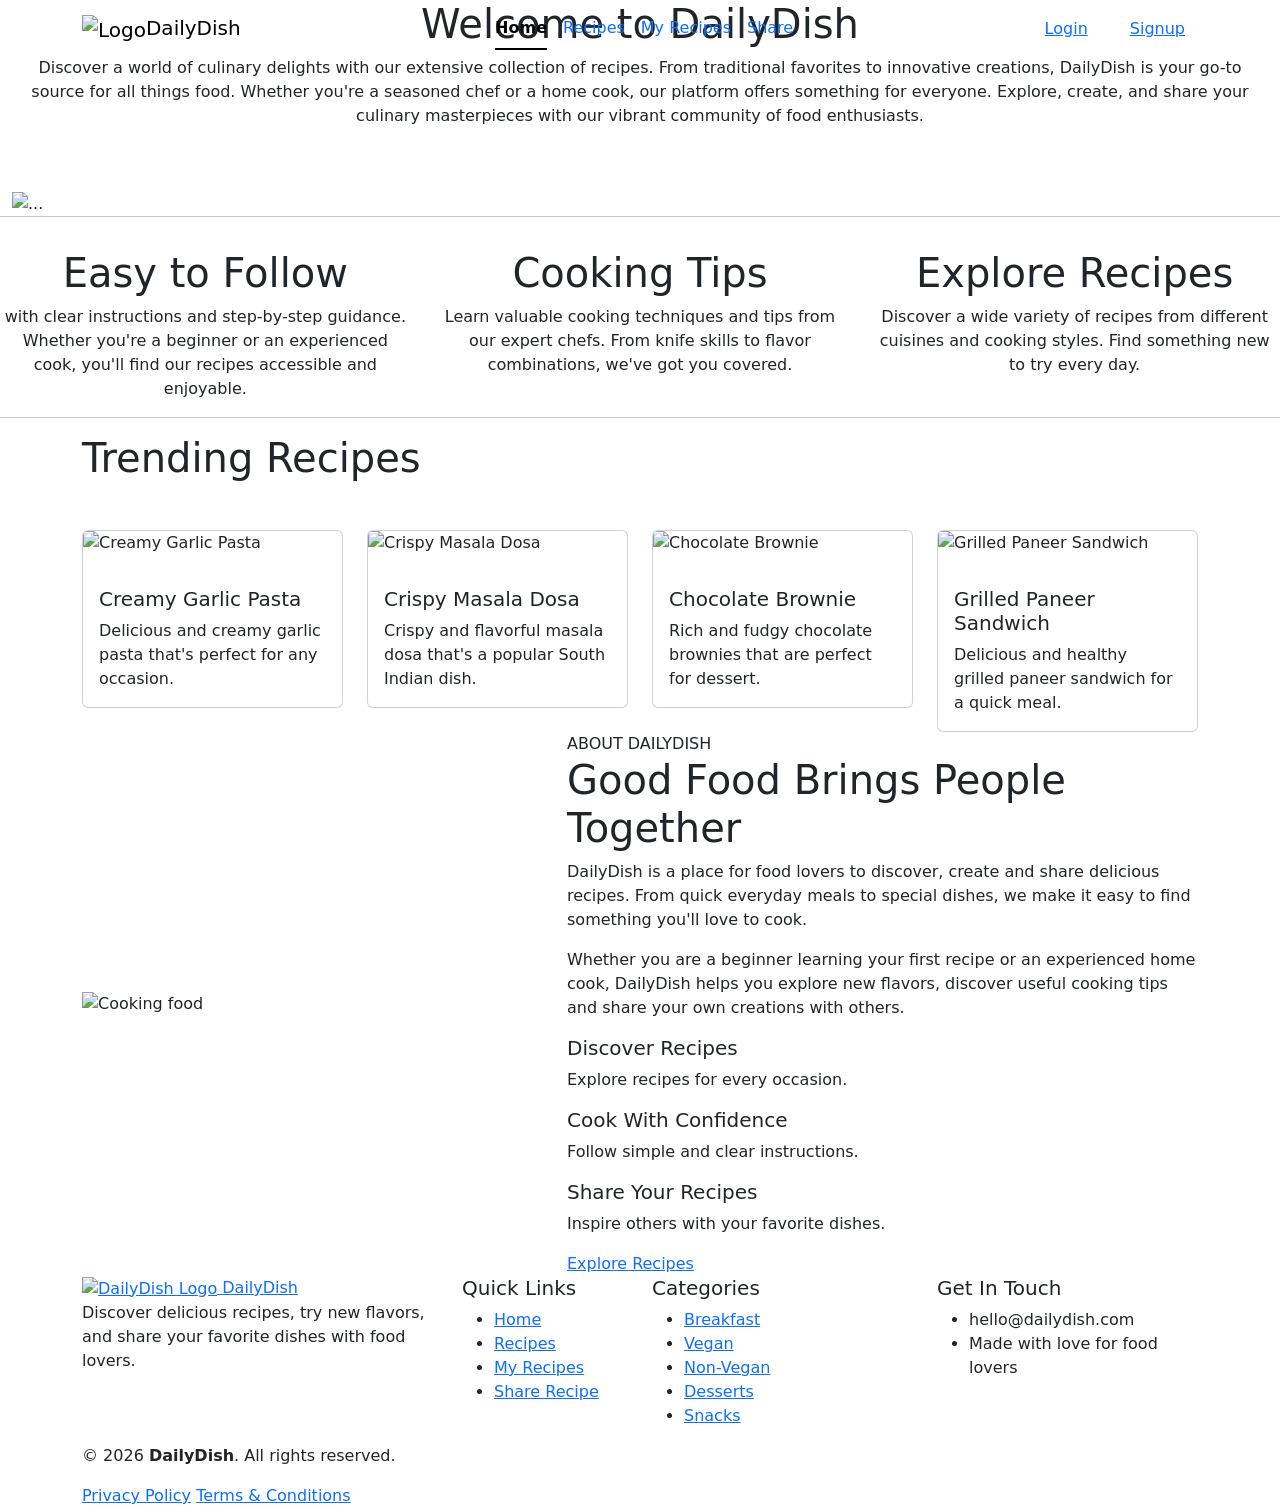
==== index.html @ f31f10fe "Add files via upload" ====
<!DOCTYPE html>
<html lang="en">
<head>
    <meta charset="UTF-8">
    <meta name="viewport" content="width=device-width, initial-scale=1.0">
    <link href="https://cdn.jsdelivr.net/npm/bootstrap@5.3.8/dist/css/bootstrap.min.css" rel="stylesheet" integrity="sha384-sRIl4kxILFvY47J16cr9ZwB07vP4J8+LH7qKQnuqkuIAvNWLzeN8tE5YBujZqJLB" crossorigin="anonymous">
    <link rel="stylesheet" href="css/css.css">   
      <script src="https://kit.fontawesome.com/c592cfa614.js" crossorigin="anonymous"></script>
    <title>DailyDish | Discover Delicious Recipes</title>
</head>
<body>

  <nav class="navbar toggler fixed-top">
  <div class="container">
    <a class="navbar-brand" href="index.html">
      <img src="images/a0d3d2cf-4fe7-48db-a4ad-0cd34e5e498a.png" alt="Logo" class="d-inline-block align-text-middle">DailyDish</a>
      <ul class="nav justify-content-center nav-underline">
        <li class="nav-item">
            <a class="nav-link active" href="index.html">Home</a>
        </li>
        <li class="nav-item">
            <a class="nav-link" href="recipes.html">Recipes</a>
        </li>  
        <li class="nav-item">
            <a class="nav-link" href="myrecipes.html">My Recipes</a>
        </li>
        <li class="nav-item">
            <a class="nav-link" href="share.html">Share</a>
        </li>
    </ul>
    <ul class="nav justify-content-center nav-underline">
        <button class="btn" type="submit"><a href="login.html">Login</a></button>      
        <button class="btn" type="submit"><a href="signup.html">Signup</a></button>
    </ul>
  </div>  
</nav>

  
<section class="container-fluid">


  <div class="row">
    <div class="col-md-12 text-center mb-5">
      <div class="welcome">
      <h1>Welcome to DailyDish</h1>
      <p class="text-dark">Discover a world of culinary delights with our extensive collection of recipes. From traditional favorites to innovative creations, DailyDish is your go-to source for all things food. Whether you're a seasoned chef or a home cook, our platform offers something for everyone. Explore, create, and share your culinary masterpieces with our vibrant community of food enthusiasts.</p>
      </div>
      </div>
    </div>
    

    <div id="carouselExampleSlidesOnly" class="carousel slide" data-bs-ride="carousel">

      <div class="carousel-inner">
        
        <div class="carousel-item active">
          <img src="https://www.tastingtable.com/img/gallery/20-delicious-indian-dishes-you-have-to-try-at-least-once/l-intro-1733153567.jpg" class="d-block w-100" alt="...">
          <div class="carousel-caption d-none d-md-block">
            <h1>Discover Delicious Recipes</h1>
            <p>Simple and delicious recipes for every occasion.</p>
            <form class="search-box">
              <input type="search" name="query" placeholder="Search recipes..." aria-label="Search learning materials">
              <button type="submit">Search</button>
            </form>
          </div>
        </div>
        
        <div class="carousel-item">
          <img src="https://instacuppastore.com/cdn/shop/articles/monsoon-comfort-food-cover.jpg?v=1779714798&width=1200" class="d-block w-100" alt="...">
          <div class="carousel-caption d-none d-md-block">
            <h1>Which Recipe Would You Like to Try Today?</h1>
            <p>Find the perfect recipe for your next meal.</p>
            <button class=" carousel-btn"><a href="recipes.html">Explore Recipes</a></button>      
          </div>
        </div>
        
        <div class="carousel-item">
          <img src="https://encrypted-tbn0.gstatic.com/images?q=tbn:ANd9GcT4T84oPRWYNSB5YkNtKyV9p1TIixUK8rq39ZLEkIvg0_P9Z373DY1OyHdI&s=10" class="d-block w-100" alt="...">
          <div class="carousel-caption d-none d-md-block">
            <h1>Share Your Recipes</h1>
            <p>Upload your favorite recipes and inspire others.</p>
            <button class=" carousel-btn"><a href="share.html">Share Your Recipe</a></button>      
        </div>

        </div>
      </div>
    </div>

</section>

<section class="fluid text-center content">

  <div class="row">
    
    <hr>

    <div class="col-md-4 ">
     <h1 class="mt-3">Easy to Follow</h1>
      <p class="mb-3">with clear instructions and step-by-step guidance. Whether you're a beginner or an experienced cook, you'll find our recipes accessible and enjoyable.</p>
    </div>
    
    <div class="col-md-4">
      <h1 class="mt-3">Cooking Tips</h1>
      <p class="mb-3">Learn valuable cooking techniques and tips from our expert chefs. From knife skills to flavor combinations, we've got you covered.</p>
    </div>
    
    <div class="col-md-4">
      <h1 class="mt-3">Explore Recipes</h1>
      <p class="mb-3">Discover a wide variety of recipes from different cuisines and cooking styles. Find something new to try every day.</p>
    </div>
    
    <hr>
  
  </div>
</section>  

<section class="container text-left cards">

  <h1 class="mb-5">Trending Recipes</h1>  

  <div class="row">
    
    <div class="col-md-3">
      <div class="card recipe-card"
          data-bs-toggle="modal"
          data-bs-target="#recipeModal"
          data-title="Creamy Garlic Pasta"
          data-image="https://www.saltandlavender.com/wp-content/uploads/2018/07/creamy-garlic-pasta-51.jpg"
          data-description="Delicious and creamy garlic pasta that's perfect for a quick lunch or dinner."
          data-time="20 mins"
          data-rating="4.5/5"
          data-ingredients="Pasta, Garlic, Butter, Cream, Parmesan Cheese, Black Pepper, Salt">

        <img src="https://www.saltandlavender.com/wp-content/uploads/2018/07/creamy-garlic-pasta-51.jpg"
            class="card-img-top"
            alt="Creamy Garlic Pasta">

        <div class="card-body">
          <h5 class="card-title mt-3">Creamy Garlic Pasta</h5>

          <p class="card-text">
            Delicious and creamy garlic pasta that's perfect for any occasion.
          </p>

        </div>
      </div>
    </div>
    
    <div class="col-md-3">
      <div class="card recipe-card"
          data-bs-toggle="modal"
          data-bs-target="#recipeModal"
          data-title="Crispy Masala Dosa"
          data-image="https://www.cookwithmanali.com/wp-content/uploads/2020/05/Masala-Dosa.jpg"
          data-description="Crispy and flavorful masala dosa filled with a delicious spiced potato mixture, a popular South Indian breakfast."
          data-time="30 mins"
          data-rating="4.8/5"
          data-ingredients="Rice, Urad Dal, Potato, Onion, Green Chilli, Mustard Seeds, Curry Leaves, Turmeric, Salt">

        <img src="https://www.cookwithmanali.com/wp-content/uploads/2020/05/Masala-Dosa.jpg"
            class="card-img-top"
            alt="Crispy Masala Dosa">

        <div class="card-body">
          <h5 class="card-title mt-3">Crispy Masala Dosa</h5>

          <p class="card-text">
            Crispy and flavorful masala dosa that's a popular South Indian dish.
          </p>

        </div>

      </div>
    </div>

    <div class="col-md-3">
      <div class="card recipe-card"
        data-bs-toggle="modal"
        data-bs-target="#recipeModal"
        data-title="Chocolate Brownie"
        data-image="https://bakewithshivesh.com/wp-content/uploads/2023/10/cooker-brownie-1.jpg"
        data-description="Rich, fudgy and delicious chocolate brownies that are easy to prepare and perfect for satisfying your sweet cravings."
        data-time="25 mins"
        data-rating="4.5/5"
        data-ingredients="All-Purpose Flour, Cocoa Powder, Sugar, Butter, Chocolate, Eggs, Vanilla Extract, Baking Powder, Salt">

      <img src="https://bakewithshivesh.com/wp-content/uploads/2023/10/cooker-brownie-1.jpg"
          class="card-img-top"
          alt="Chocolate Brownie">

      <div class="card-body">
        <h5 class="card-title mt-3">Chocolate Brownie</h5>

        <p class="card-text">
          Rich and fudgy chocolate brownies that are perfect for dessert.
        </p>

      </div>

    </div>
  </div>

  <div class="col-md-3">
    <div class="card recipe-card"
        data-bs-toggle="modal"
        data-bs-target="#recipeModal"
        data-title="Grilled Paneer Sandwich"
        data-image="https://encrypted-tbn0.gstatic.com/images?q=tbn:ANd9GcTDVci-zpy9-hyVJdBjjDhGxFP3_2DXNNjlkbvtusTiyxQjg9gaasr6SuY&s=10"
        data-description="A delicious and healthy grilled paneer sandwich packed with flavorful paneer, vegetables and spices, perfect for a quick meal."
        data-time="15 mins"
        data-rating="4.2/5"
        data-ingredients="Bread, Paneer, Onion, Tomato, Capsicum, Cheese, Green Chilli, Black Pepper, Butter, Salt">

      <img src="https://encrypted-tbn0.gstatic.com/images?q=tbn:ANd9GcTDVci-zpy9-hyVJdBjjDhGxFP3_2DXNNjlkbvtusTiyxQjg9gaasr6SuY&s=10"
          class="card-img-top"
          alt="Grilled Paneer Sandwich">

      <div class="card-body">
        <h5 class="card-title mt-3">Grilled Paneer Sandwich</h5>

        <p class="card-text">
          Delicious and healthy grilled paneer sandwich for a quick meal.
        </p>


      </div>

    </div>
  </div>
</section>

<!-- ================= ABOUT DAILYDISH ================= -->

<section class="about-dailydish">

    <div class="container">

        <div class="row align-items-center g-5">

            <!-- About Image -->
            <div class="col-lg-5">
                <div class="about-image">
                    <img
                        src="https://images.unsplash.com/photo-1556910103-1c02745aae4d?auto=format&fit=crop&w=900&q=80"
                        alt="Cooking food">
                </div>
            </div>

            <!-- About Content -->
            <div class="col-lg-7">
                <span class="about-label">
                    ABOUT DAILYDISH
                </span>
                <h1>
                    Good Food Brings
                    People Together
                </h1>

                <p class="about-text">
                    DailyDish is a place for food lovers to discover,
                    create and share delicious recipes. From quick
                    everyday meals to special dishes, we make it easy
                    to find something you'll love to cook.
                </p>

                <p class="about-text">
                    Whether you are a beginner learning your first
                    recipe or an experienced home cook, DailyDish
                    helps you explore new flavors, discover useful
                    cooking tips and share your own creations with
                    others.
                </p>

                <!-- About Features -->
                <div class="about-features">

                    <div class="about-feature">
                        <i class="fa-solid fa-book-open"></i>
                        <div>
                            <h5>Discover Recipes</h5>
                            <p>
                                Explore recipes for every occasion.
                            </p>
                        </div>
                    </div>

                    <div class="about-feature">
                        <i class="fa-solid fa-utensils"></i>
                        <div>
                            <h5>Cook With Confidence</h5>
                            <p>
                                Follow simple and clear instructions.
                            </p>
                        </div>
                    </div>

                    <div class="about-feature">
                        <i class="fa-solid fa-share-nodes"></i>
                        <div>
                            <h5>Share Your Recipes</h5>
                            <p>
                                Inspire others with your favorite dishes.
                            </p>
                        </div>
                    </div>

                </div>


                <a href="recipes.html" class="about-btn">
                    Explore Recipes
                    <i class="fa-solid fa-arrow-right"></i>
                </a>

            </div>

        </div>

    </div>

</section>


<!-- ================= FOOTER ================= -->
<footer class="dailydish-footer">
    <div class="container">

        <div class="row gy-4">

            <!-- Brand -->
            <div class="col-lg-4 col-md-6">
                <div class="footer-brand">
                    <a href="index.html">
                        <img src="images/a0d3d2cf-4fe7-48db-a4ad-0cd34e5e498a.png"
                             alt="DailyDish Logo">
                        <span>DailyDish</span>
                    </a>

                    <p>
                        Discover delicious recipes, try new flavors,
                        and share your favorite dishes with food lovers.
                    </p>

                    <div class="footer-social">
                        <a href="#"><i class="fa-brands fa-instagram"></i></a>
                        <a href="#"><i class="fa-brands fa-facebook-f"></i></a>
                        <a href="#"><i class="fa-brands fa-pinterest-p"></i></a>
                        <a href="#"><i class="fa-brands fa-youtube"></i></a>
                    </div>
                </div>
            </div>

            <!-- Quick Links -->
            <div class="col-lg-2 col-md-6">
                <h5>Quick Links</h5>

                <ul class="footer-links">
                    <li><a href="index.html">Home</a></li>
                    <li><a href="recipes.html">Recipes</a></li>
                    <li><a href="myrecipes.html">My Recipes</a></li>
                    <li><a href="share.html">Share Recipe</a></li>
                </ul>
            </div>

            <!-- Categories -->
            <div class="col-lg-3 col-md-6">
                <h5>Categories</h5>

                <ul class="footer-links">
                    <li><a href="recipes.html">Breakfast</a></li>
                    <li><a href="recipes.html">Vegan</a></li>
                    <li><a href="recipes.html">Non-Vegan</a></li>
                    <li><a href="recipes.html">Desserts</a></li>
                    <li><a href="recipes.html">Snacks</a></li>
                </ul>
            </div>

            <!-- Contact -->
            <div class="col-lg-3 col-md-6">
                <h5>Get In Touch</h5>

                <ul class="footer-contact">
                    <li>
                        <i class="fa-solid fa-envelope"></i>
                        <span>hello@dailydish.com</span>
                    </li>

                    <li>
                        <i class="fa-solid fa-location-dot"></i>
                        <span>Made with love for food lovers</span>
                    </li>
                </ul>
            </div>

        </div>

        <!-- Bottom Footer -->
        <div class="footer-bottom">
            <p>
                © 2026 <strong>DailyDish</strong>. All rights reserved.
            </p>

            <div>
                <a href="#">Privacy Policy</a>
                <a href="#">Terms & Conditions</a>
            </div>
        </div>

    </div>
</footer>
<!-- ================= RECIPE MODAL ================= -->

<div class="modal fade" id="recipeModal" tabindex="-1" aria-labelledby="recipeModalLabel" aria-hidden="true">

  <div class="modal-dialog modal-lg modal-dialog-centered">

    <div class="modal-content recipe-modal">

      <!-- Modal Header -->
      <div class="modal-header">
        <h1 class="modal-title fs-4" id="recipeModalLabel">
          Recipe Details
        </h1>

        <button type="button"
                class="btn-close"
                data-bs-dismiss="modal"
                aria-label="Close">
        </button>
      </div>

      <!-- Modal Body -->
      <div class="modal-body">

        <div class="row g-4 align-items-center">

          <!-- Recipe Image -->
          <div class="col-md-5">

            <img id="modalRecipeImage"
                 src=""
                 alt="Recipe Image"
                 class="img-fluid recipe-modal-img">

          </div>

          <!-- Recipe Information -->
          <div class="col-md-7">

            <h2 id="modalRecipeTitle">
              Recipe Name
            </h2>

            <p id="modalRecipeDescription" class="recipe-description">
              Recipe description
            </p>

            <!-- Recipe Information -->
            <div class="recipe-info">

              <span>
                <i class="fa-regular fa-clock"></i>
                <strong>Time:</strong>
                <span id="modalRecipeTime"></span>
              </span>

              <span>
                <i class="fa-solid fa-star"></i>
                <strong>Rating:</strong>
                <span id="modalRecipeRating"></span>
              </span>

            </div>

            <!-- Ingredients -->
            <h5 class="ingredients-title">
              Ingredients
            </h5>

            <p id="modalRecipeIngredients">
            </p>

          </div>

        </div>

      </div>

      <!-- Modal Footer -->
      <div class="modal-footer">

        <button type="button"
                class="btn modal-close-btn"
                data-bs-dismiss="modal">
          Close
        </button>

        <a href="recipes.html"
           class="btn explore-btn">
          View Recipe
        </a>

      </div>

    </div>

  </div>

</div>

    <script src="https://cdn.jsdelivr.net/npm/bootstrap@5.3.8/dist/js/bootstrap.bundle.min.js" integrity="sha384-FKyoEForCGlyvwx9Hj09JcYn3nv7wiPVlz7YYwJrWVcXK/BmnVDxM+D2scQbITxI" crossorigin="anonymous"></script>
<script src="js/index.js"></script>
  </body>
</html>
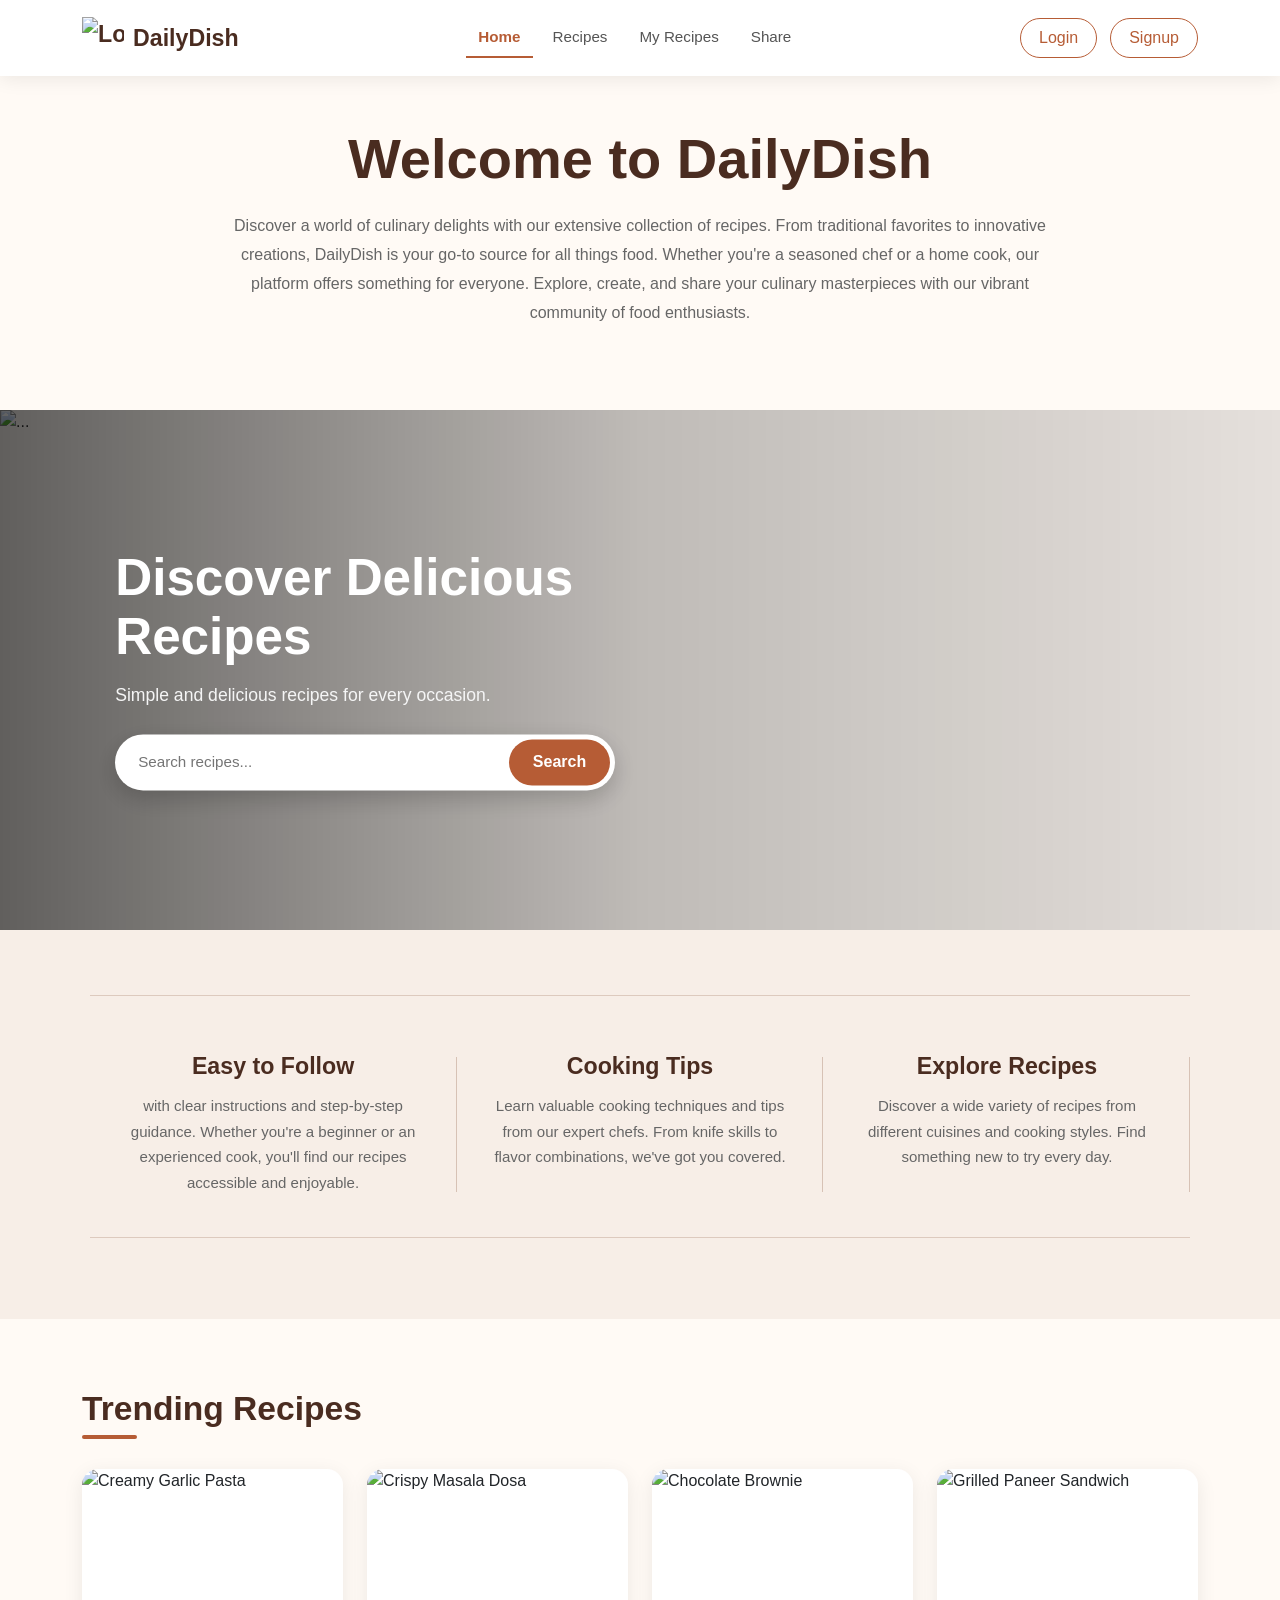
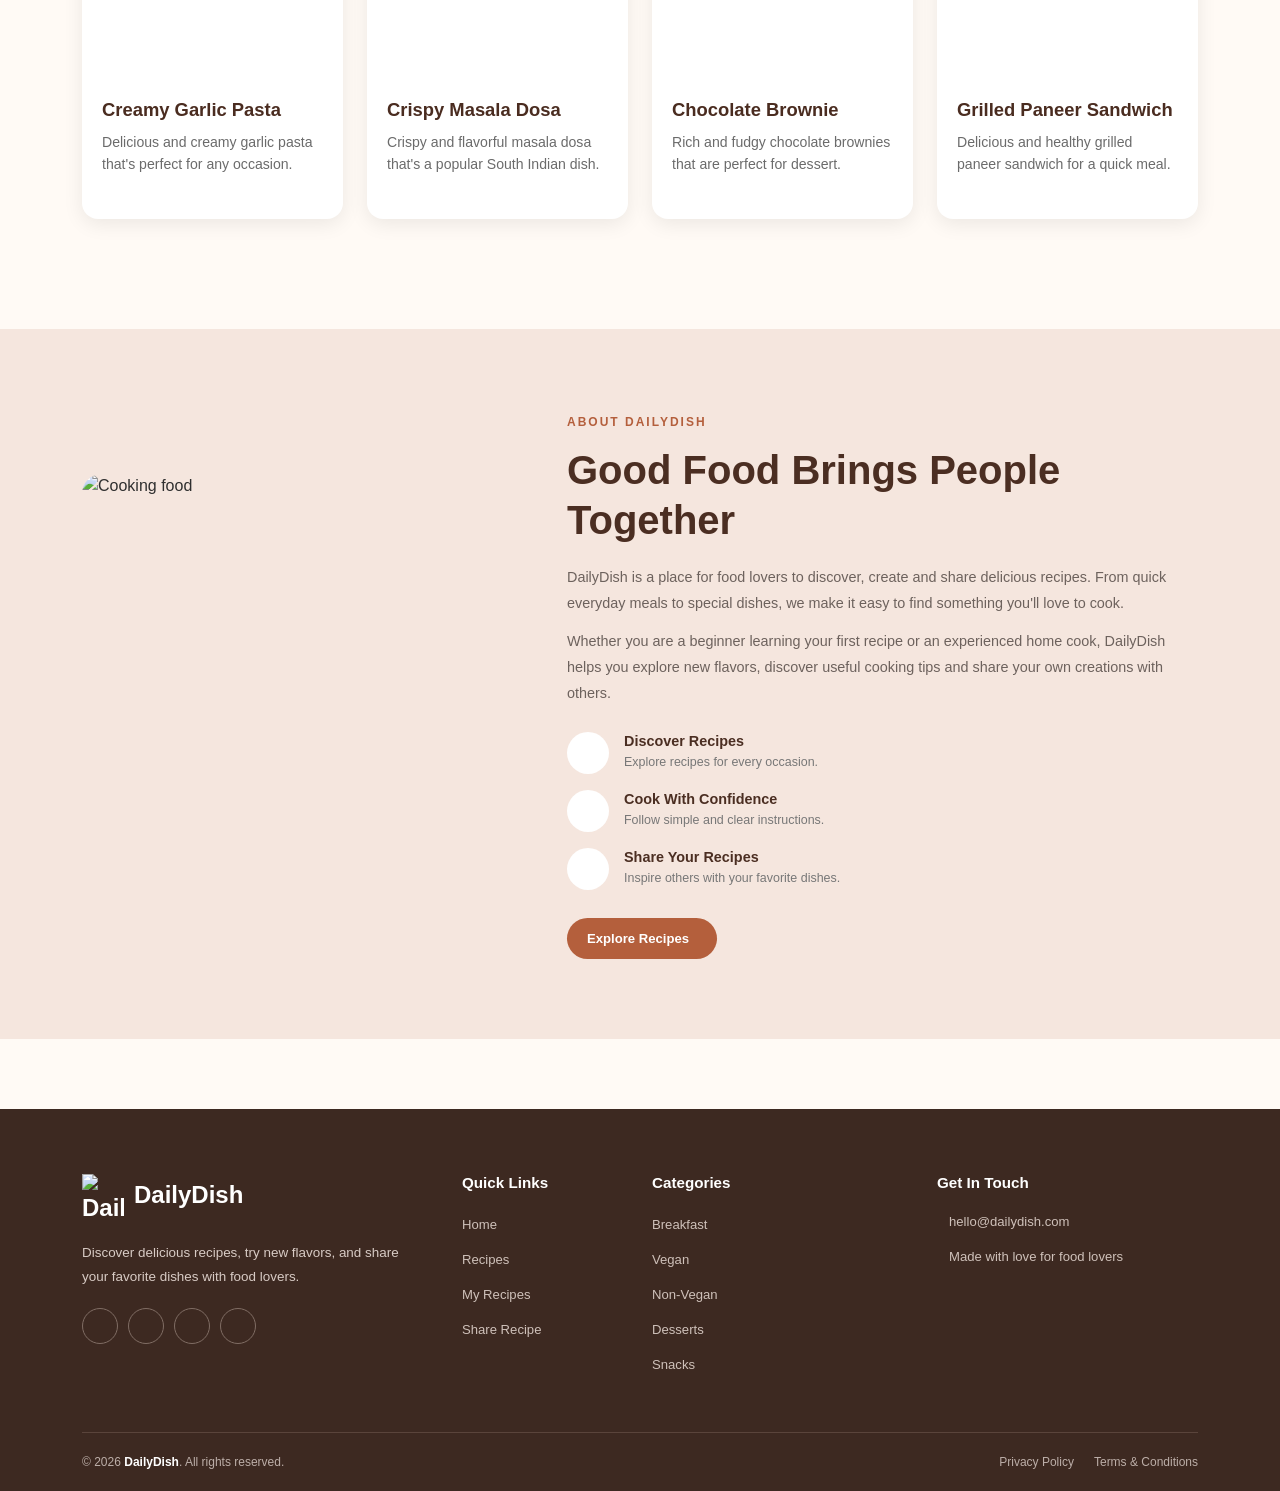
==== commit 8178b50f: "Fix stylesheet and script paths in index.html" ====
--- a/index.html
+++ b/index.html
@@ -4,7 +4,7 @@
     <meta charset="UTF-8">
     <meta name="viewport" content="width=device-width, initial-scale=1.0">
     <link href="https://cdn.jsdelivr.net/npm/bootstrap@5.3.8/dist/css/bootstrap.min.css" rel="stylesheet" integrity="sha384-sRIl4kxILFvY47J16cr9ZwB07vP4J8+LH7qKQnuqkuIAvNWLzeN8tE5YBujZqJLB" crossorigin="anonymous">
-    <link rel="stylesheet" href="css/css.css">   
+    <link rel="stylesheet" href="css.css">   
       <script src="https://kit.fontawesome.com/c592cfa614.js" crossorigin="anonymous"></script>
     <title>DailyDish | Discover Delicious Recipes</title>
 </head>
@@ -509,6 +509,6 @@
 </div>
 
     <script src="https://cdn.jsdelivr.net/npm/bootstrap@5.3.8/dist/js/bootstrap.bundle.min.js" integrity="sha384-FKyoEForCGlyvwx9Hj09JcYn3nv7wiPVlz7YYwJrWVcXK/BmnVDxM+D2scQbITxI" crossorigin="anonymous"></script>
-<script src="js/index.js"></script>
+<script src="index.js"></script>
   </body>
-</html>+</html>
--- a/css.css
+++ b/css.css
@@ -0,0 +1,1281 @@
+
+/* =========================================
+   DAILYDISH - MAIN STYLESHEET
+   ========================================= */
+
+/* ---------- GLOBAL ---------- */
+
+* {
+    margin: 0;
+    padding: 0;
+    box-sizing: border-box;
+}
+
+html {
+    scroll-behavior: smooth;
+}
+
+body {
+    font-family:sans-serif;
+    background-color: #fffaf5;
+    color: #2f2f2f;
+    overflow-x: hidden;
+}
+
+a {
+    text-decoration: none;
+}
+
+img {
+    max-width: 100%;
+    display: block;
+}
+
+/* =========================================
+   NAVBAR
+   ========================================= */
+.navbar {
+    background: rgba(255, 255, 255, 0.96);
+    backdrop-filter: blur(12px);
+    -webkit-backdrop-filter: blur(12px);
+    box-shadow: 0 3px 18px rgba(0, 0, 0, 0.08);
+    padding: 12px 0;
+    z-index: 1000;
+}
+
+.navbar .container {
+    display: flex;
+    align-items: center;
+    justify-content: space-between;
+    gap: 20px;
+}
+
+.navbar-brand {
+    display: flex;
+    align-items: center;
+    gap: 9px;
+    font-size: 1.45rem;
+    font-weight: 700;
+    color: #4a2c20;
+    white-space: nowrap;
+}
+
+.navbar-brand img {
+    width: 42px;
+    height: 42px;
+    object-fit: contain;
+}
+
+.navbar .nav {
+    gap: 8px;
+}
+
+.navbar .nav-link {
+    color: #555;
+    font-size: 0.95rem;
+    font-weight: 500;
+    padding: 8px 12px;
+    transition: all 0.3s ease;
+}
+
+.navbar .nav-link:hover,
+.navbar .nav-link.active {
+    color: #b65c35;
+}
+
+.navbar .nav-link::after {
+    background-color: #b65c35;
+}
+
+.navbar .btn {
+    border: 1px solid #b65c35;
+    border-radius: 25px;
+    padding: 7px 18px;
+    margin-left: 5px;
+    background-color: transparent;
+    transition: all 0.3s ease;
+}
+
+.navbar .btn a {
+    color: #b65c35;
+    font-weight: 500;
+}
+
+.navbar .btn:hover {
+    background-color: #b65c35;
+    transform: translateY(-2px);
+    box-shadow: 0 5px 12px rgba(182, 92, 53, 0.2);
+}
+
+.navbar .btn:hover a {
+    color: white;
+}
+
+
+/* =========================================
+   WELCOME SECTION
+   ========================================= */
+
+.container-fluid {
+    padding: 0;
+}
+
+.welcome {
+    max-width: 900px;
+    margin: 125px auto 35px;
+    padding: 0 20px;
+}
+
+.welcome h1 {
+    font-size: clamp(2rem, 5vw, 3.5rem);
+    font-weight: 700;
+    color: #4a2c20;
+    margin-bottom: 20px;
+    line-height: 1.2;
+}
+
+.welcome p {
+    max-width: 850px;
+    margin: auto;
+    color: #666 !important;
+    font-size: 1rem;
+    line-height: 1.8;
+}
+
+
+/* =========================================
+   CAROUSEL
+   ========================================= */
+
+.carousel {
+    width: 100%;
+    position: relative;
+}
+
+.carousel-item {
+    height: 520px;
+    position: relative;
+}
+
+.carousel-item::after {
+    content: "";
+    position: absolute;
+    inset: 0;
+    background: linear-gradient(
+        to right,
+        rgba(0, 0, 0, 0.62),
+        rgba(0, 0, 0, 0.25),
+        rgba(0, 0, 0, 0.1)
+    );
+}
+
+.carousel-item img {
+    width: 100%;
+    height: 100%;
+    object-fit: cover;
+}
+
+.carousel-caption {
+    z-index: 2;
+    text-align: left;
+    left: 9%;
+    right: auto;
+    bottom: 50%;
+    transform: translateY(50%);
+    max-width: 650px;
+}
+
+.carousel-caption h1 {
+    font-size: clamp(2rem, 4vw, 3.5rem);
+    font-weight: 700;
+    line-height: 1.15;
+    margin-bottom: 15px;
+}
+
+.carousel-caption p {
+    font-size: 1.1rem;
+    margin-bottom: 25px;
+    color: #f5f5f5;
+}
+
+
+/* =========================================
+   SEARCH BOX
+   ========================================= */
+
+.search-box {
+    display: flex;
+    width: min(100%, 500px);
+    background-color: white;
+    border-radius: 35px;
+    padding: 5px;
+    box-shadow: 0 8px 25px rgba(0, 0, 0, 0.2);
+}
+
+.search-box input {
+    flex: 1;
+    border: none;
+    outline: none;
+    padding: 12px 18px;
+    font-size: 0.95rem;
+    border-radius: 30px;
+    color: #333;
+}
+
+.search-box button {
+    border: none;
+    background-color: #b65c35;
+    color: white;
+    padding: 11px 24px;
+    border-radius: 30px;
+    font-weight: 600;
+    cursor: pointer;
+    transition: all 0.3s ease;
+}
+
+.search-box button:hover {
+    background-color: #8f4325;
+    transform: scale(1.02);
+}
+
+
+/* =========================================
+   CAROUSEL BUTTON
+   ========================================= */
+
+.carousel-btn {
+    border: none;
+    background-color: #b65c35;
+    border-radius: 28px;
+    padding: 12px 25px;
+    transition: all 0.3s ease;
+}
+
+.carousel-btn a {
+    color: white;
+    font-weight: 600;
+}
+
+.carousel-btn:hover {
+    background-color: #8f4325;
+    transform: translateY(-3px);
+    box-shadow: 0 7px 18px rgba(0, 0, 0, 0.25);
+}
+
+
+/* =========================================
+   CONTENT / FEATURES SECTION
+   ========================================= */
+
+.content {
+    padding: 65px 7%;
+    background-color: #f7eee7;
+}
+
+.content .row {
+    margin: 0;
+}
+
+.content hr {
+    border: 0;
+    height: 1px;
+    background-color: #d7c2b5;
+    opacity: 0.8;
+}
+
+.content .col-md-4 {
+    padding: 25px 35px;
+    position: relative;
+}
+
+.content .col-md-4:not(:last-child)::after {
+    content: "";
+    position: absolute;
+    right: 0;
+    top: 20%;
+    height: 60%;
+    width: 1px;
+    background-color: #d7c2b5;
+}
+
+.content h1 {
+    color: #4a2c20;
+    font-size: 1.45rem;
+    font-weight: 650;
+    margin-bottom: 12px;
+}
+
+.content p {
+    color: #666;
+    line-height: 1.7;
+    font-size: 0.94rem;
+}
+
+
+/* =========================================
+   TRENDING RECIPES
+   ========================================= */
+
+.cards {
+    padding-top: 70px;
+    padding-bottom: 40px;
+}
+
+.cards > h1 {
+    color: #4a2c20;
+    font-size: 2.1rem;
+    font-weight: 700;
+    position: relative;
+    display: inline-block;
+    margin-bottom: 40px !important;
+}
+
+.cards > h1::after {
+    content: "";
+    position: absolute;
+    width: 55px;
+    height: 4px;
+    left: 0;
+    bottom: -10px;
+    border-radius: 5px;
+    background-color: #b65c35;
+}
+
+.cards .row {
+    row-gap: 25px;
+}
+
+.cards .col-md-3 {
+    display: flex;
+}
+
+.card {
+    width: 100%;
+    border: none;
+    border-radius: 16px;
+    overflow: hidden;
+    background-color: white;
+    box-shadow: 0 5px 20px rgba(0, 0, 0, 0.08);
+    transition: all 0.35s ease;
+}
+
+.card:hover {
+    transform: translateY(-8px);
+    box-shadow: 0 14px 30px rgba(0, 0, 0, 0.14);
+}
+
+.card-img-top {
+    height: 210px;
+    object-fit: cover;
+    transition: transform 0.5s ease;
+}
+
+.card:hover .card-img-top {
+    transform: scale(1.04);
+}
+
+.card-body {
+    padding: 20px;
+}
+
+.card-title {
+    color: #4a2c20;
+    font-size: 1.15rem;
+    font-weight: 650;
+    margin-top: 0 !important;
+    margin-bottom: 10px;
+}
+
+.card-text {
+    color: #6b6b6b;
+    font-size: 0.88rem;
+    line-height: 1.6;
+    min-height: 68px;
+    margin-bottom: 15px;
+}
+
+.card .badge {
+    border-radius: 20px;
+    padding: 7px 10px;
+    font-size: 0.72rem;
+    font-weight: 500;
+    margin: 2px;
+}
+
+
+
+/* ================================
+   DAILYDISH FOOTER
+================================ */
+
+.dailydish-footer {
+    background: #3d2921;
+    color: #ffffff;
+    padding: 65px 20px 20px;
+    margin-top: 70px;
+}
+
+/* Brand */
+
+.footer-brand a {
+    display: inline-flex;
+    align-items: center;
+    gap: 10px;
+    text-decoration: none;
+    color: #ffffff;
+    font-size: 1.5rem;
+    font-weight: 700;
+}
+
+.footer-brand img {
+    width: 42px;
+    height: 42px;
+    object-fit: contain;
+}
+
+.footer-brand p {
+    max-width: 330px;
+    margin: 18px 0;
+    color: #d8cbc5;
+    font-size: 0.84rem;
+    line-height: 1.8;
+}
+
+/* Social Icons */
+
+.footer-social {
+    display: flex;
+    gap: 10px;
+}
+
+.footer-social a {
+    width: 36px;
+    height: 36px;
+    display: flex;
+    align-items: center;
+    justify-content: center;
+
+    border: 1px solid #806d64;
+    border-radius: 50%;
+
+    color: #ffffff;
+    text-decoration: none;
+
+    transition: 0.3s ease;
+}
+
+.footer-social a:hover {
+    background: #b45f3c;
+    border-color: #b45f3c;
+    transform: translateY(-3px);
+}
+
+/* Footer Headings */
+
+.dailydish-footer h5 {
+    color: #ffffff;
+    font-size: 0.95rem;
+    font-weight: 650;
+    margin-bottom: 20px;
+}
+
+/* Footer Links */
+
+.footer-links {
+    list-style: none;
+    padding: 0;
+    margin: 0;
+}
+
+.footer-links li {
+    margin-bottom: 11px;
+}
+
+.footer-links a {
+    color: #cfc1ba;
+    text-decoration: none;
+    font-size: 0.82rem;
+    transition: 0.3s ease;
+}
+
+.footer-links a:hover {
+    color: #ffffff;
+    padding-left: 4px;
+}
+
+/* Contact */
+
+.footer-contact {
+    list-style: none;
+    padding: 0;
+    margin: 0;
+}
+
+.footer-contact li {
+    display: flex;
+    align-items: flex-start;
+    gap: 12px;
+    margin-bottom: 15px;
+
+    color: #cfc1ba;
+    font-size: 0.82rem;
+    line-height: 1.5;
+}
+
+.footer-contact i {
+    color: #d9825c;
+    margin-top: 3px;
+}
+
+/* Bottom */
+
+.footer-bottom {
+    margin-top: 45px;
+    padding-top: 20px;
+
+    border-top: 1px solid #5a443b;
+
+    display: flex;
+    align-items: center;
+    justify-content: space-between;
+    gap: 20px;
+}
+
+.footer-bottom p {
+    margin: 0;
+    color: #bcaea8;
+    font-size: 0.75rem;
+}
+
+.footer-bottom strong {
+    color: #ffffff;
+}
+
+.footer-bottom div {
+    display: flex;
+    gap: 20px;
+}
+
+.footer-bottom a {
+    color: #bcaea8;
+    text-decoration: none;
+    font-size: 0.75rem;
+    transition: 0.3s ease;
+}
+
+.footer-bottom a:hover {
+    color: #ffffff;
+}
+
+
+/* ================================
+   RESPONSIVE
+================================ */
+
+@media (max-width: 767px) {
+
+    .dailydish-footer {
+        padding: 50px 20px 20px;
+        margin-top: 50px;
+    }
+
+    .footer-brand p {
+        font-size: 0.8rem;
+    }
+
+    .dailydish-footer h5 {
+        margin-bottom: 14px;
+    }
+
+    .footer-bottom {
+        flex-direction: column;
+        align-items: center;
+        text-align: center;
+        margin-top: 30px;
+    }
+
+    .footer-bottom div {
+        gap: 15px;
+        flex-wrap: wrap;
+        justify-content: center;
+    }
+}
+
+@media (max-width: 400px) {
+
+    .footer-bottom div {
+        flex-direction: column;
+        gap: 8px;
+    }
+
+    .footer-social a {
+        width: 34px;
+        height: 34px;
+    }
+}
+
+
+/* =========================================
+   TABLET
+   ========================================= */
+
+@media (max-width: 991px) {
+
+    .navbar .container {
+        flex-wrap: wrap;
+        justify-content: center;
+    }
+
+    .navbar-brand {
+        width: 100%;
+        justify-content: center;
+        margin-bottom: 5px;
+    }
+
+    .navbar .nav {
+        justify-content: center;
+        flex-wrap: wrap;
+    }
+
+    .welcome {
+        margin-top: 160px;
+    }
+
+    .carousel-item {
+        height: 450px;
+    }
+
+    .carousel-caption {
+        left: 7%;
+        max-width: 570px;
+    }
+
+    .carousel-caption h1 {
+        font-size: 2.4rem;
+    }
+
+    .content {
+        padding-left: 4%;
+        padding-right: 4%;
+    }
+
+    .content .col-md-4 {
+        padding: 20px;
+    }
+
+    .cards {
+        padding-left: 25px;
+        padding-right: 25px;
+    }
+}
+
+
+/* =========================================
+   MOBILE
+   ========================================= */
+
+@media (max-width: 767px) {
+
+    body {
+        font-size: 14px;
+    }
+
+    /* Navbar */
+
+    .navbar {
+        padding: 10px 0;
+    }
+
+    .navbar .container {
+        gap: 8px;
+    }
+
+    .navbar-brand {
+        font-size: 1.25rem;
+    }
+
+    .navbar-brand img {
+        width: 35px;
+        height: 35px;
+    }
+
+    .navbar .nav {
+        gap: 0;
+    }
+
+    .navbar .nav-link {
+        font-size: 0.8rem;
+        padding: 6px 7px;
+    }
+
+    .navbar .nav:last-child {
+        width: 100%;
+    }
+
+    .navbar .btn {
+        padding: 5px 14px;
+        font-size: 0.8rem;
+    }
+
+
+    /* Welcome */
+
+    .welcome {
+        margin-top: 180px;
+        margin-bottom: 25px;
+        padding: 0 18px;
+    }
+
+    .welcome h1 {
+        font-size: 2rem;
+    }
+
+    .welcome p {
+        font-size: 0.88rem;
+        line-height: 1.65;
+    }
+
+
+    /* Carousel */
+
+    .carousel-item {
+        height: 400px;
+    }
+
+    .carousel-caption {
+        left: 8%;
+        right: 8%;
+        bottom: 50%;
+        max-width: none;
+    }
+
+    .carousel-caption h1 {
+        font-size: 1.8rem;
+    }
+
+    .carousel-caption p {
+        font-size: 0.9rem;
+    }
+
+    .carousel-caption.d-none {
+        display: block !important;
+    }
+
+
+    /* Search */
+
+    .search-box {
+        width: 100%;
+    }
+
+    .search-box input {
+        min-width: 0;
+        padding: 10px 13px;
+        font-size: 0.8rem;
+    }
+
+    .search-box button {
+        padding: 9px 17px;
+        font-size: 0.8rem;
+    }
+
+
+    /* Feature section */
+
+    .content {
+        padding: 40px 20px;
+    }
+
+    .content .col-md-4 {
+        padding: 22px 10px;
+    }
+
+    .content .col-md-4:not(:last-child)::after {
+        display: none;
+    }
+
+    .content h1 {
+        font-size: 1.3rem;
+    }
+
+    .content p {
+        font-size: 0.87rem;
+    }
+
+
+    /* Trending */
+
+    .cards {
+        padding: 45px 20px 20px;
+    }
+
+    .cards > h1 {
+        font-size: 1.8rem;
+        margin-bottom: 30px !important;
+    }
+
+    .cards .col-md-3 {
+        width: 100%;
+    }
+
+    .card-img-top {
+        height: 220px;
+    }
+
+    .card-body {
+        padding: 18px;
+    }
+
+    .card-text {
+        min-height: auto;
+    }
+
+
+    /* Footer */
+
+    footer {
+        margin-top: 40px !important;
+    }
+
+    footer p {
+        font-size: 0.78rem;
+        padding: 0 15px;
+    }
+}
+
+
+/* =========================================
+   SMALL MOBILE
+   ========================================= */
+
+@media (max-width: 400px) {
+
+    .navbar .nav-link {
+        font-size: 0.73rem;
+        padding: 5px;
+    }
+
+    .navbar .btn {
+        padding: 4px 10px;
+        font-size: 0.73rem;
+    }
+
+    .welcome {
+        margin-top: 175px;
+    }
+
+    .welcome h1 {
+        font-size: 1.75rem;
+    }
+
+    .carousel-item {
+        height: 360px;
+    }
+
+    .carousel-caption h1 {
+        font-size: 1.55rem;
+    }
+
+    .carousel-caption p {
+        font-size: 0.8rem;
+    }
+
+    .search-box button {
+        padding: 8px 13px;
+    }
+
+    .cards > h1 {
+        font-size: 1.6rem;
+    }
+}
+
+/* =====================================================
+   RECIPE CARD
+   ===================================================== */
+
+.recipe-card {
+    cursor: pointer;
+    transition: all 0.3s ease;
+}
+
+.recipe-card:hover {
+    transform: translateY(-8px);
+}
+
+
+/* =====================================================
+   RECIPE MODAL
+   ===================================================== */
+
+.recipe-modal {
+    border: none;
+    border-radius: 20px;
+    overflow: hidden;
+    background: #fffaf5;
+    box-shadow: 0 20px 60px rgba(0, 0, 0, 0.2);
+}
+
+
+/* Modal Header */
+
+.recipe-modal .modal-header {
+    border-bottom: 1px solid #eee0d8;
+    padding: 20px 25px;
+    background: white;
+}
+
+.recipe-modal .modal-title {
+    color: #4b2e22;
+    font-weight: 700;
+}
+
+
+/* Modal Body */
+
+.recipe-modal .modal-body {
+    padding: 25px;
+}
+
+
+/* Recipe Image */
+
+.recipe-modal-img {
+    width: 100%;
+    height: 280px;
+    object-fit: cover;
+    border-radius: 16px;
+    box-shadow: 0 8px 25px rgba(0, 0, 0, 0.12);
+}
+
+
+/* Recipe Title */
+
+#modalRecipeTitle {
+    color: #4b2e22;
+    font-size: 1.8rem;
+    font-weight: 700;
+    margin-bottom: 12px;
+}
+
+
+/* Description */
+
+.recipe-description {
+    color: #666;
+    font-size: 0.9rem;
+    line-height: 1.7;
+}
+
+
+/* Recipe Info */
+
+.recipe-info {
+    display: flex;
+    flex-wrap: wrap;
+    gap: 12px;
+    margin: 20px 0;
+}
+
+.recipe-info span {
+    background: #f5e6de;
+    color: #4b2e22;
+    padding: 8px 13px;
+    border-radius: 20px;
+    font-size: 0.8rem;
+}
+
+.recipe-info i {
+    color: #b45f3c;
+    margin-right: 5px;
+}
+
+
+/* Ingredients */
+
+.ingredients-title {
+    color: #4b2e22;
+    font-weight: 650;
+    margin-bottom: 8px;
+}
+
+#modalRecipeIngredients {
+    color: #666;
+    font-size: 0.85rem;
+    line-height: 1.7;
+    margin-bottom: 0;
+}
+
+
+/* Modal Footer */
+
+.recipe-modal .modal-footer {
+    border-top: 1px solid #eee0d8;
+    padding: 18px 25px;
+    background: white;
+}
+
+
+/* Close Button */
+
+.modal-close-btn {
+    border: 1px solid #b45f3c;
+    color: #b45f3c;
+    border-radius: 20px;
+    padding: 8px 18px;
+}
+
+.modal-close-btn:hover {
+    background: #b45f3c;
+    color: white;
+}
+
+
+/* Explore Button */
+
+.explore-btn {
+    background: #b45f3c;
+    color: white;
+    border-radius: 20px;
+    padding: 8px 18px;
+    border: none;
+}
+
+.explore-btn:hover {
+    background: #8f4328;
+    color: white;
+}
+
+
+/* =====================================================
+   MODAL RESPONSIVE
+   ===================================================== */
+
+@media (max-width: 767px) {
+
+    .recipe-modal .modal-body {
+        padding: 20px;
+    }
+
+    .recipe-modal-img {
+        height: 220px;
+    }
+
+    #modalRecipeTitle {
+        font-size: 1.5rem;
+    }
+
+    .recipe-description {
+        font-size: 0.84rem;
+    }
+
+    .recipe-info {
+        gap: 8px;
+    }
+
+    .recipe-info span {
+        font-size: 0.72rem;
+        padding: 7px 10px;
+    }
+
+    .recipe-modal .modal-footer {
+        padding: 15px;
+    }
+
+    .modal-close-btn,
+    .explore-btn {
+        font-size: 0.8rem;
+        padding: 7px 14px;
+    }
+}
+
+/* =====================================
+   ABOUT DAILYDISH
+===================================== */
+
+.about-dailydish {
+    padding: 80px 20px;
+    margin-top: 70px;
+    background: #f5e6de;
+}
+
+
+/* Image */
+
+.about-image {
+    position: relative;
+    overflow: hidden;
+    border-radius: 20px;
+}
+
+.about-image img {
+    width: 100%;
+    height: 420px;
+    object-fit: cover;
+    display: block;
+    transition: 0.4s ease;
+}
+
+.about-image:hover img {
+    transform: scale(1.04);
+}
+
+
+/* Content */
+
+.about-label {
+    color: #b45f3c;
+    font-size: 0.75rem;
+    font-weight: 700;
+    letter-spacing: 2px;
+}
+
+.about-dailydish h1 {
+    color: #4b2e22;
+    font-size: 2.5rem;
+    font-weight: 700;
+    line-height: 1.25;
+    margin: 12px 0 20px;
+}
+
+.about-text {
+    color: #6d625d;
+    font-size: 0.9rem;
+    line-height: 1.8;
+    margin-bottom: 12px;
+}
+
+
+/* Features */
+
+.about-features {
+    margin-top: 25px;
+    display: flex;
+    flex-direction: column;
+    gap: 16px;
+}
+
+.about-feature {
+    display: flex;
+    align-items: center;
+    gap: 15px;
+}
+
+.about-feature > i {
+    min-width: 42px;
+    height: 42px;
+
+    display: flex;
+    align-items: center;
+    justify-content: center;
+
+    border-radius: 50%;
+
+    background: #ffffff;
+    color: #b45f3c;
+}
+
+.about-feature h5 {
+    margin: 0 0 3px;
+    color: #4b2e22;
+    font-size: 0.9rem;
+    font-weight: 650;
+}
+
+.about-feature p {
+    margin: 0;
+    color: #777;
+    font-size: 0.78rem;
+}
+
+
+/* Button */
+
+.about-btn {
+    display: inline-flex;
+    align-items: center;
+    gap: 8px;
+
+    margin-top: 28px;
+
+    padding: 11px 20px;
+
+    background: #b45f3c;
+    color: #ffffff;
+
+    border-radius: 25px;
+
+    text-decoration: none;
+
+    font-size: 0.82rem;
+    font-weight: 600;
+
+    transition: 0.3s ease;
+}
+
+.about-btn:hover {
+    background: #8f4328;
+    color: #ffffff;
+    transform: translateY(-2px);
+}
+
+.about-btn i {
+    font-size: 0.7rem;
+}
+
+
+/* =====================================
+   RESPONSIVE
+===================================== */
+
+@media (max-width: 991px) {
+
+    .about-dailydish {
+        padding: 65px 20px;
+    }
+
+    .about-image img {
+        height: 350px;
+    }
+
+    .about-dailydish h1 {
+        font-size: 2.2rem;
+    }
+}
+
+
+@media (max-width: 767px) {
+
+    .about-dailydish {
+        padding: 50px 20px;
+        margin-top: 50px;
+    }
+
+    .about-image img {
+        height: 280px;
+    }
+
+    .about-dailydish h1 {
+        font-size: 1.9rem;
+    }
+
+    .about-text {
+        font-size: 0.85rem;
+    }
+
+    .about-btn {
+        margin-top: 22px;
+    }
+}
+
+
+@media (max-width: 400px) {
+
+    .about-dailydish h1 {
+        font-size: 1.7rem;
+    }
+
+    .about-image img {
+        height: 230px;
+    }
+
+}
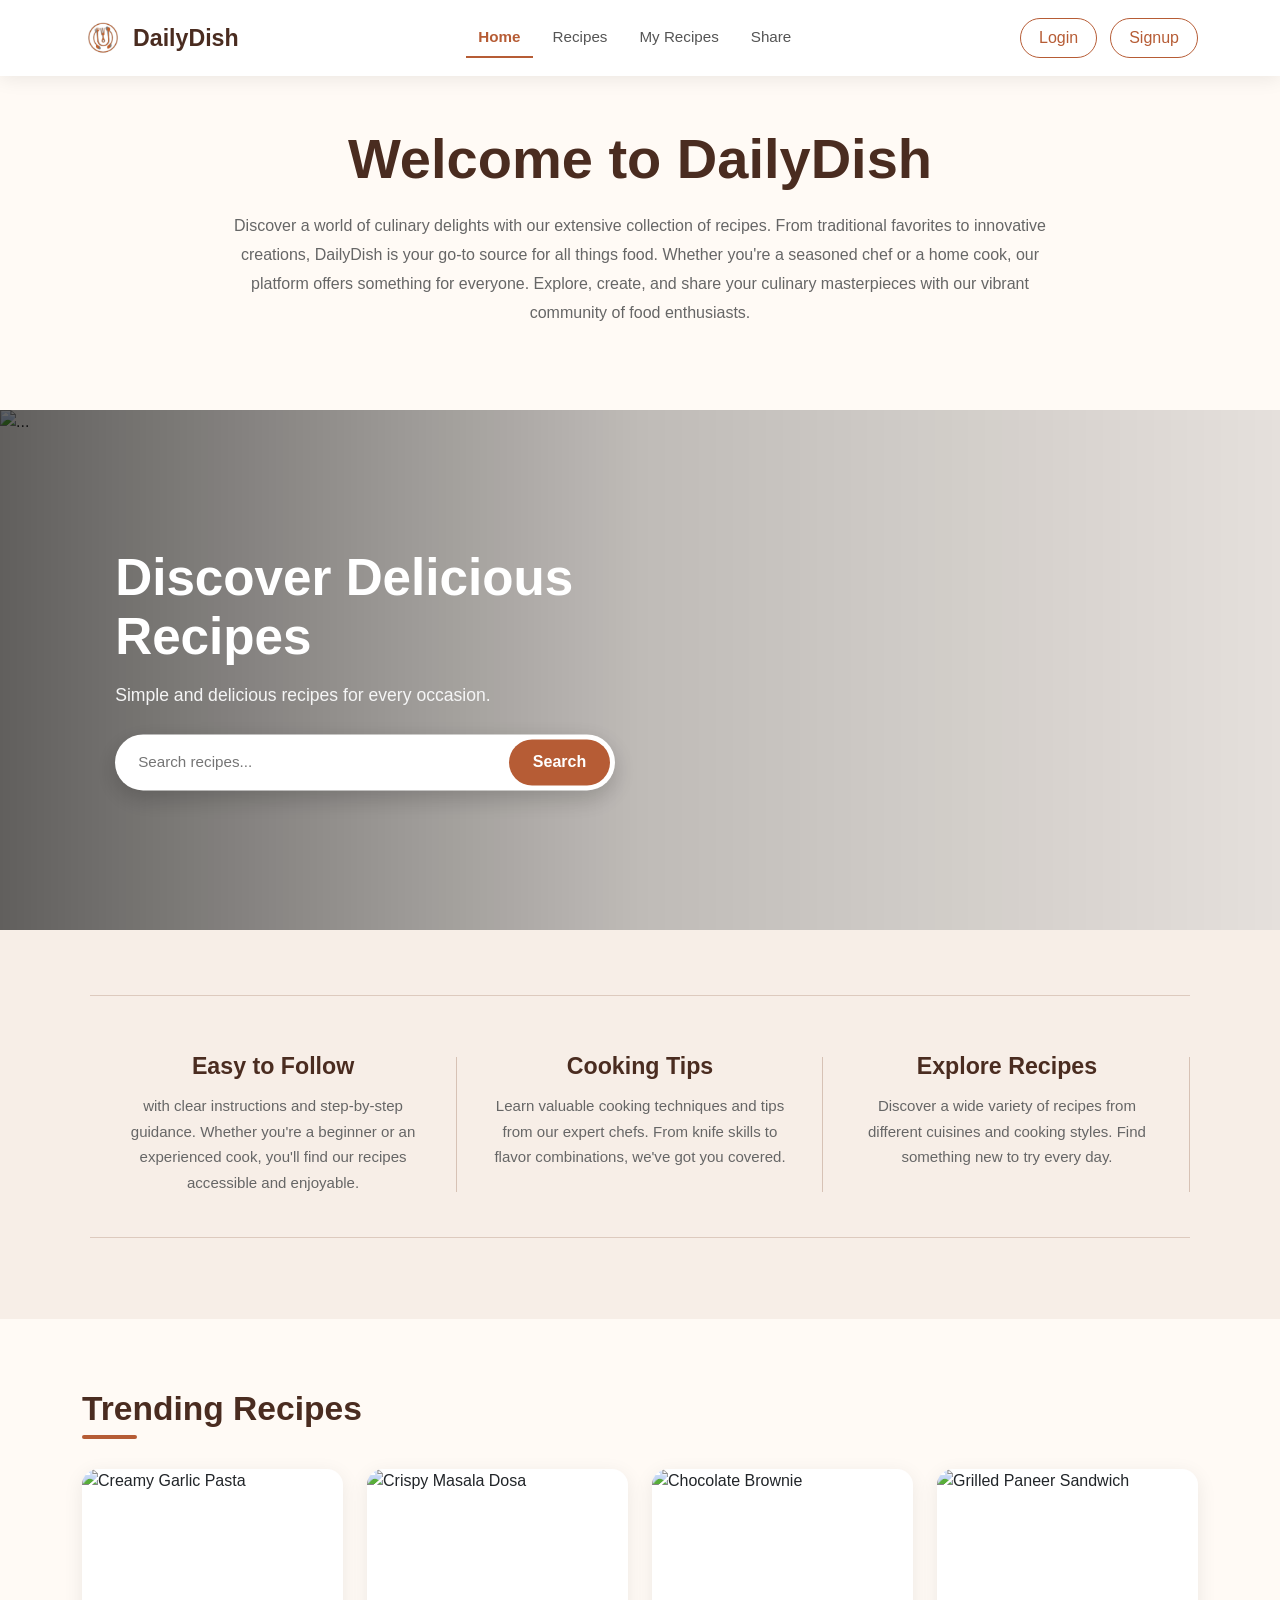
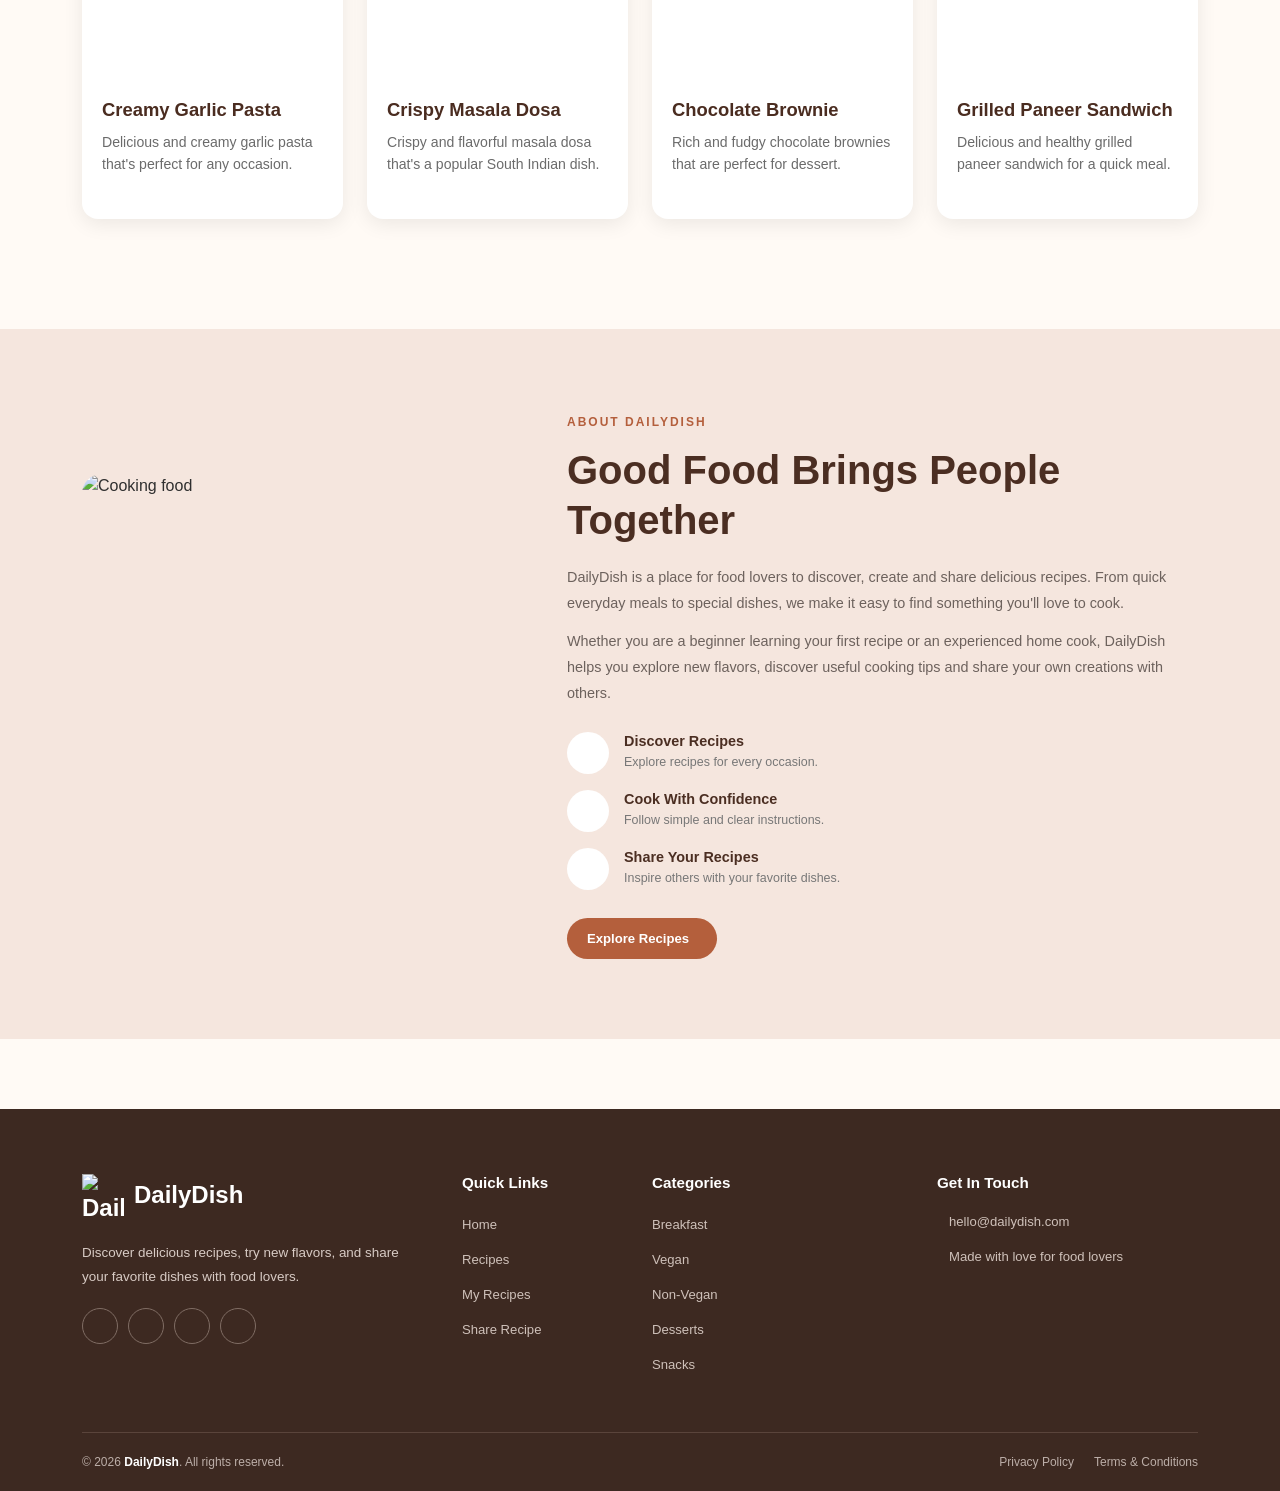
==== commit 6d7e855f: "Update logo image source in index.html" ====
--- a/index.html
+++ b/index.html
@@ -13,7 +13,7 @@
   <nav class="navbar toggler fixed-top">
   <div class="container">
     <a class="navbar-brand" href="index.html">
-      <img src="images/a0d3d2cf-4fe7-48db-a4ad-0cd34e5e498a.png" alt="Logo" class="d-inline-block align-text-middle">DailyDish</a>
+      <img src="a0d3d2cf-4fe7-48db-a4ad-0cd34e5e498a.png" alt="Logo" class="d-inline-block align-text-middle">DailyDish</a>
       <ul class="nav justify-content-center nav-underline">
         <li class="nav-item">
             <a class="nav-link active" href="index.html">Home</a>
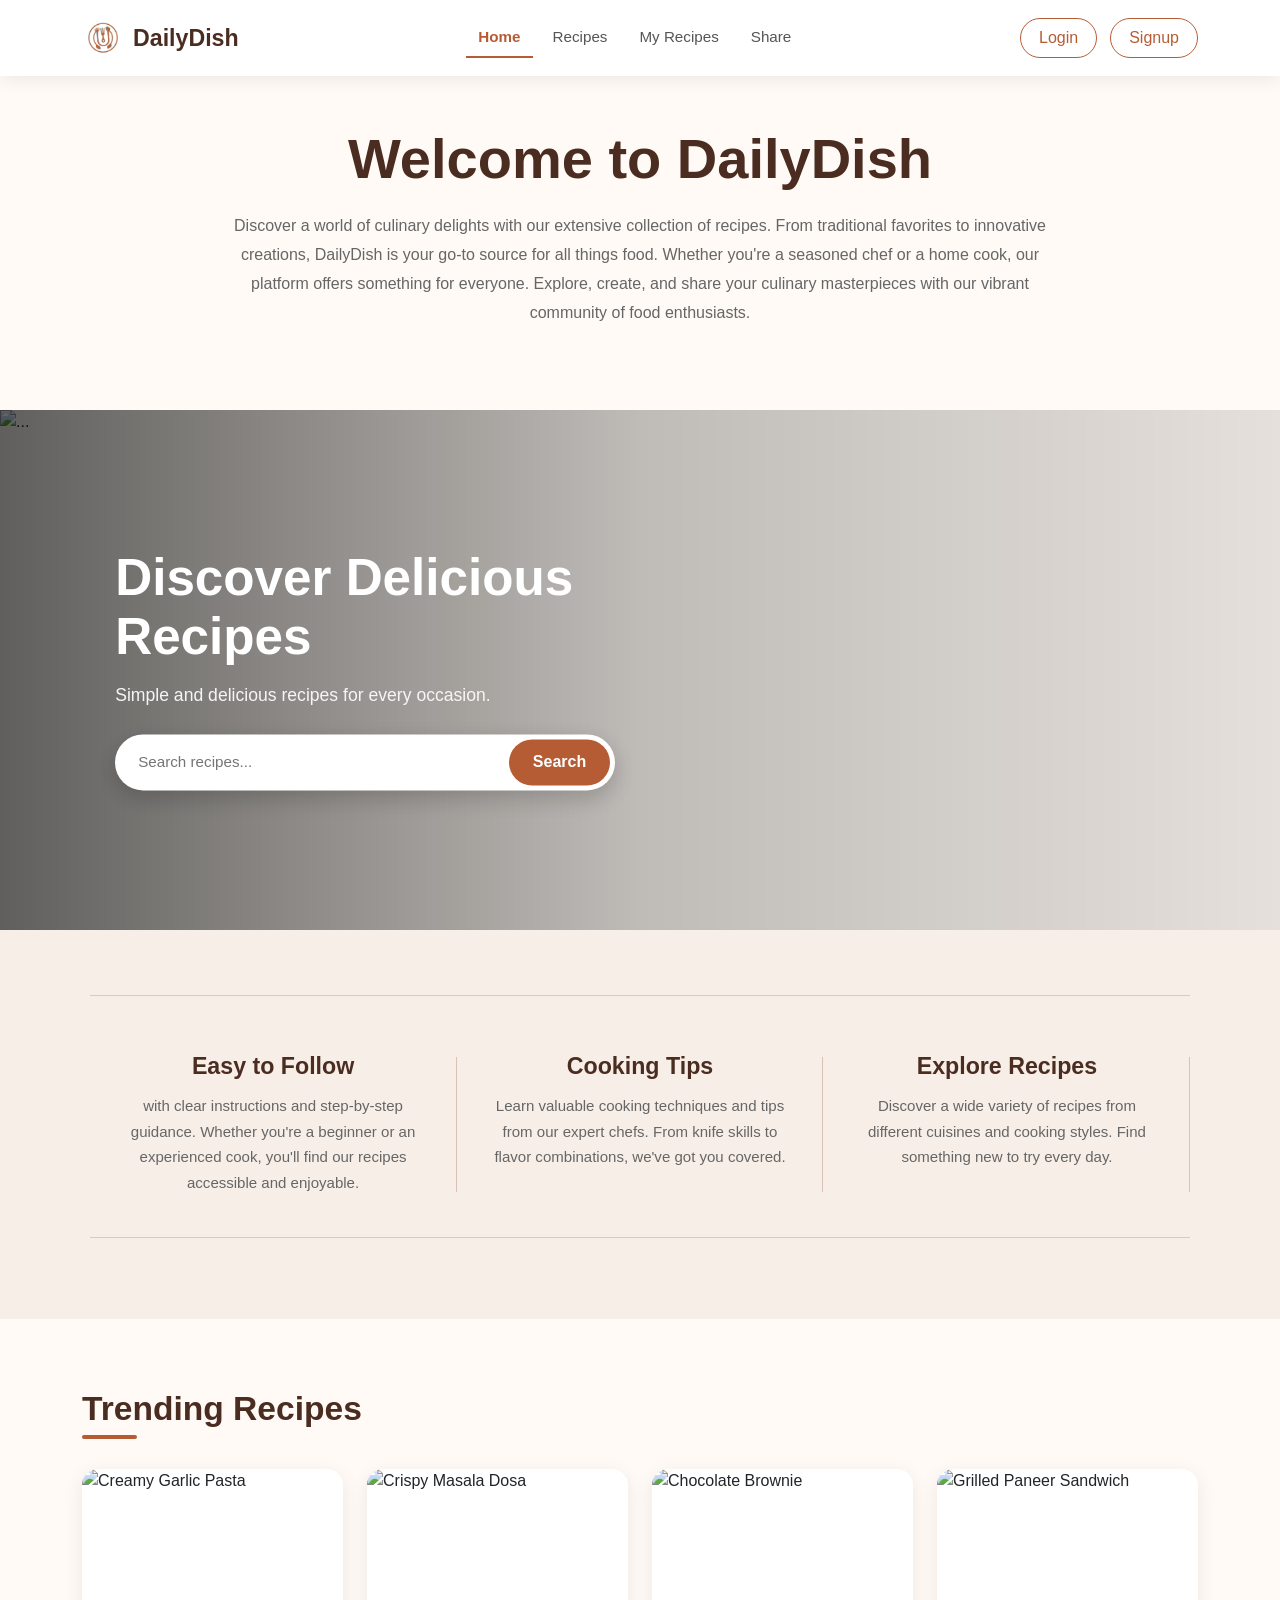
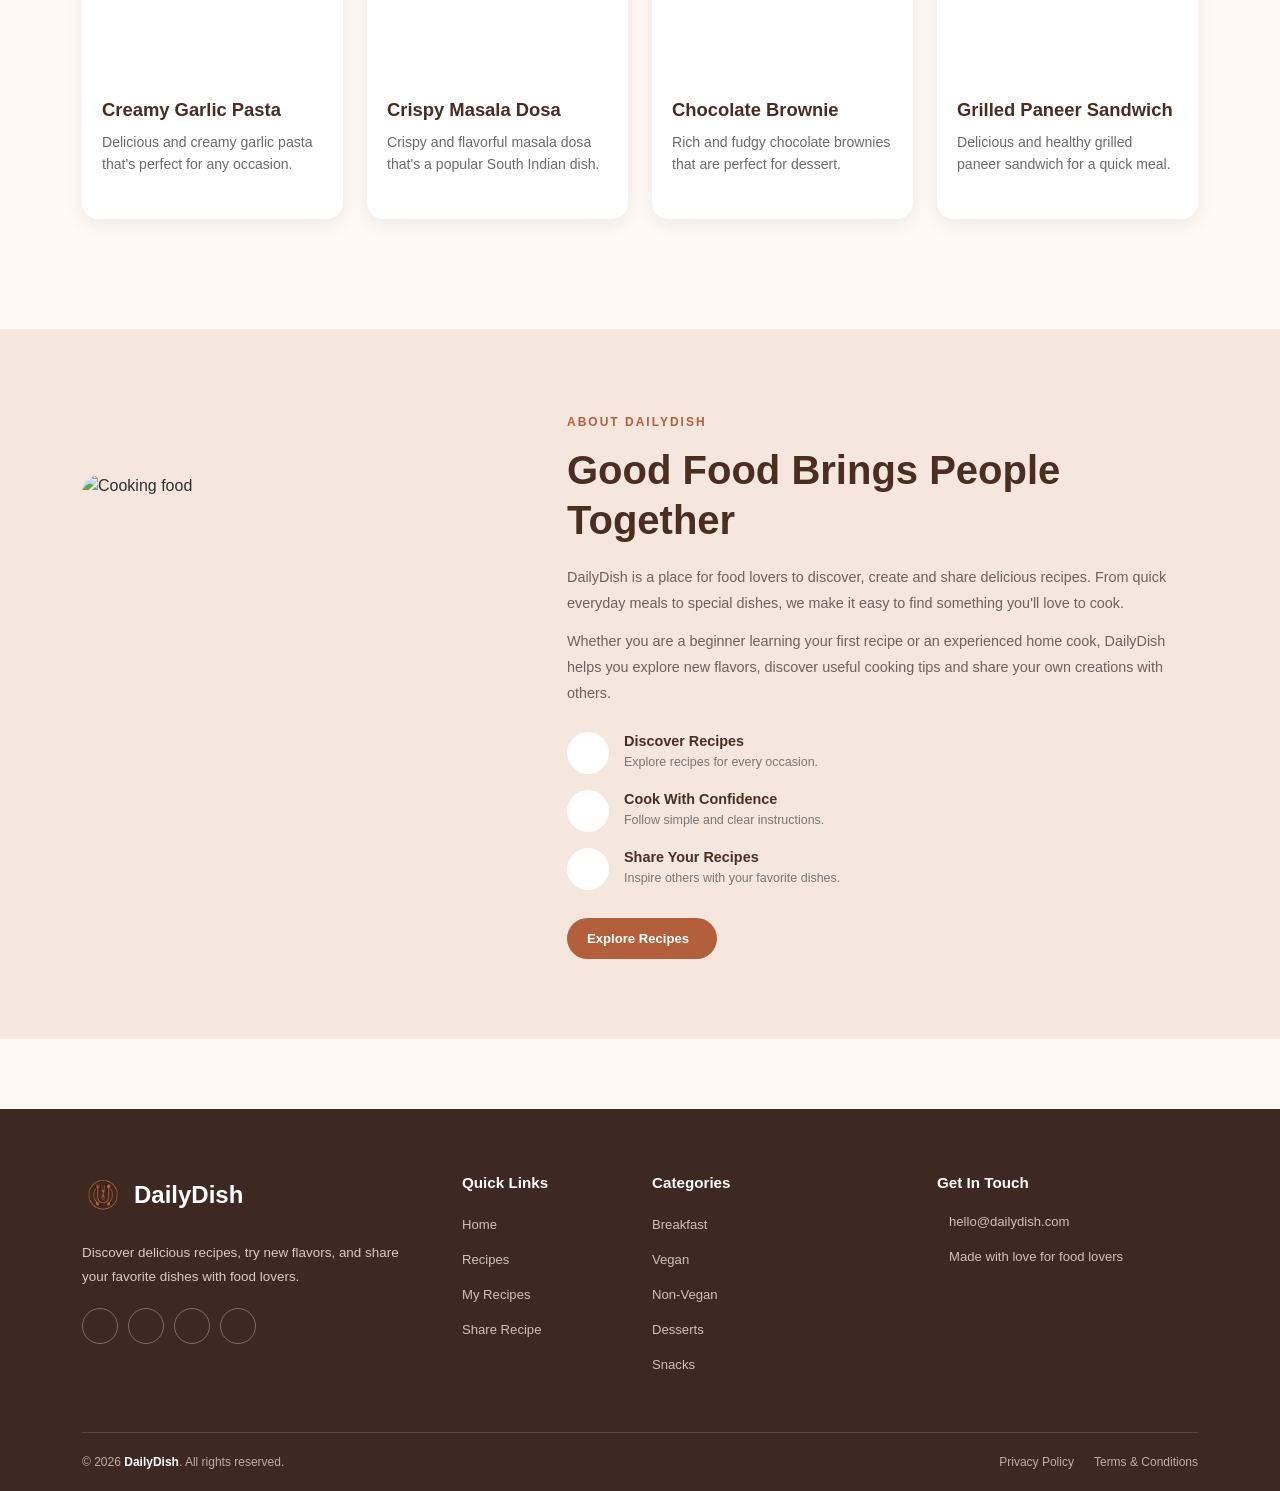
==== commit 49f2c454: "Update image source for DailyDish logo Fix image source path for DailyDish logo in footer." ====
--- a/index.html
+++ b/index.html
@@ -331,7 +331,7 @@
             <div class="col-lg-4 col-md-6">
                 <div class="footer-brand">
                     <a href="index.html">
-                        <img src="images/a0d3d2cf-4fe7-48db-a4ad-0cd34e5e498a.png"
+                        <img src="a0d3d2cf-4fe7-48db-a4ad-0cd34e5e498a.png"
                              alt="DailyDish Logo">
                         <span>DailyDish</span>
                     </a>
